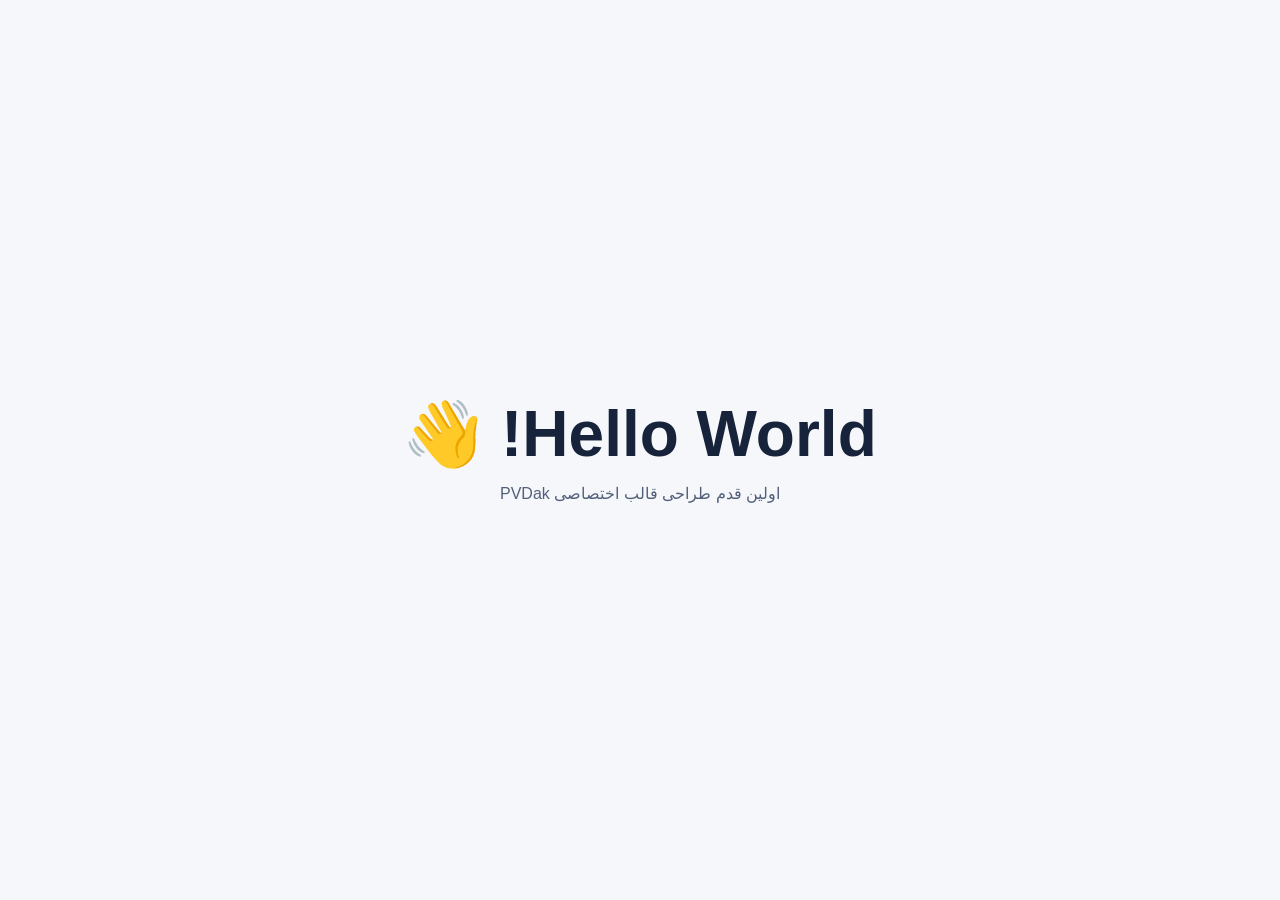
==== index.html @ 43b1161b "chore: initialize PVDak with a Hello World page" ====
<!doctype html>
<html lang="fa" dir="rtl">
<head>
  <meta charset="UTF-8">
  <meta name="viewport" content="width=device-width, initial-scale=1">
  <title>PVDak — Hello World</title>
  <style>
    body { margin: 0; min-height: 100vh; display: grid; place-items: center;
           font-family: Tahoma, Arial, sans-serif; background: #f5f7fb; color: #17233a; }
    main { padding: 40px; text-align: center; }
    h1 { margin: 0 0 12px; font-size: clamp(32px, 6vw, 64px); }
    p { margin: 0; color: #526079; }
  </style>
</head>
<body>
  <main>
    <h1>Hello World! 👋</h1>
    <p>اولین قدم طراحی قالب اختصاصی PVDak</p>
  </main>
</body>
</html>
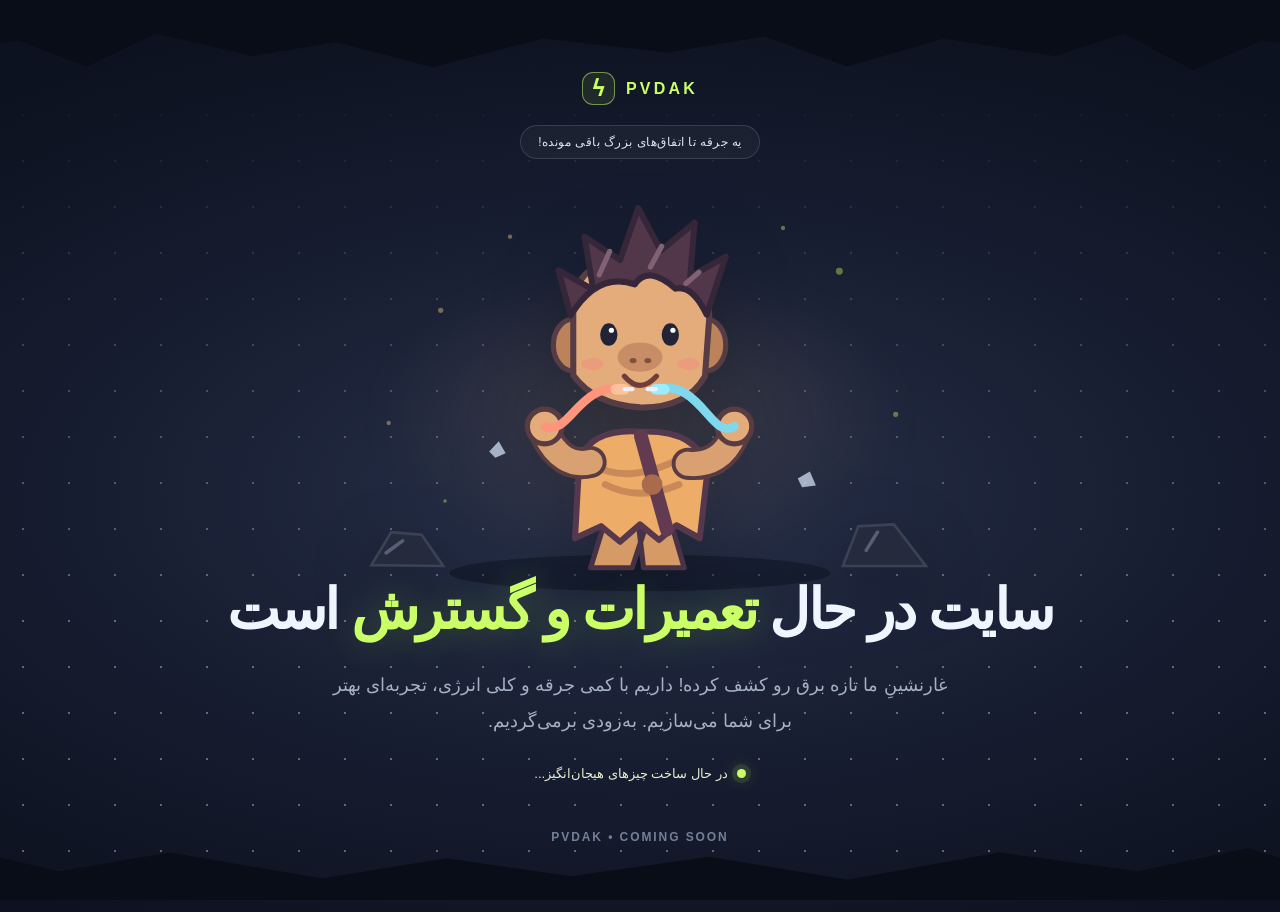
==== commit e8dd930d: "feat: add animated caveman maintenance landing page" ====
--- a/index.html
+++ b/index.html
@@ -3,19 +3,141 @@
 <head>
   <meta charset="UTF-8">
   <meta name="viewport" content="width=device-width, initial-scale=1">
-  <title>PVDak — Hello World</title>
+  <meta name="theme-color" content="#101625">
+  <meta name="description" content="سایت PVDak در حال تعمیرات و گسترش است. به‌زودی با امکانات تازه برمی‌گردیم.">
+  <title>PVDak | در حال تعمیرات و گسترش</title>
   <style>
-    body { margin: 0; min-height: 100vh; display: grid; place-items: center;
-           font-family: Tahoma, Arial, sans-serif; background: #f5f7fb; color: #17233a; }
-    main { padding: 40px; text-align: center; }
-    h1 { margin: 0 0 12px; font-size: clamp(32px, 6vw, 64px); }
-    p { margin: 0; color: #526079; }
+    :root{color-scheme:dark;--night:#101625;--ink:#eff6ff;--muted:#a3b0c6;--lime:#caff68;--gold:#ffd186}
+    *,*::before,*::after{box-sizing:border-box}
+    html{min-height:100%;scroll-behavior:smooth}
+    body{margin:0;min-height:100vh;min-height:100svh;overflow-x:hidden;display:grid;place-items:center;background:radial-gradient(ellipse 80% 55% at 50% 54%,#27314b 0%,#171d30 55%,#0d1220 100%);color:var(--ink);font-family:Tahoma,"Segoe UI",Arial,sans-serif;text-align:center}
+    body::before{content:"";position:fixed;inset:0;pointer-events:none;opacity:.35;background-image:radial-gradient(#fff 1px,transparent 1px);background-size:46px 46px;mask-image:linear-gradient(to bottom,transparent 5%,#000 70%)}
+    .cave{position:fixed;inset:0;pointer-events:none;overflow:hidden}
+    .cave::before,.cave::after{content:"";position:absolute;left:-4%;right:-4%;background:#080d18}
+    .cave::before{top:0;height:70px;clip-path:polygon(0 0,100% 0,100% 68%,95% 58%,90% 100%,85% 48%,80% 80%,72% 55%,65% 95%,59% 52%,52% 75%,43% 55%,35% 96%,28% 60%,22% 80%,15% 48%,10% 95%,5% 58%,0 72%)}
+    .cave::after{bottom:0;height:8vh;clip-path:polygon(0 25%,8% 60%,16% 34%,27% 70%,36% 42%,45% 67%,55% 40%,65% 72%,76% 34%,86% 60%,94% 28%,100% 63%,100% 100%,0 100%)}
+    main{position:relative;z-index:1;width:min(100%,1000px);padding:72px 22px 66px}
+    .brand{display:inline-flex;align-items:center;gap:11px;direction:ltr;font:900 16px/1 "Segoe UI",Arial,sans-serif;letter-spacing:.20em;color:var(--lime)}
+    .brand .mark{display:grid;place-items:center;width:33px;height:33px;border:1px solid #caff6880;border-radius:11px;background:#caff6815;font-size:22px;letter-spacing:0}
+    .eyebrow{display:table;margin:20px auto 0;padding:9px 17px;border:1px solid #ffffff22;border-radius:99px;background:#ffffff09;color:#dce5f5;font-size:12px;letter-spacing:.04em}
+    .scene{position:relative;width:min(100%,780px);margin:4px auto -38px}
+    .scene::before{content:"";position:absolute;inset:19% 13% 4%;border-radius:50%;background:radial-gradient(ellipse,#e8a75e25,transparent 65%);filter:blur(22px);animation:breathe 4s ease-in-out infinite}
+    svg{display:block;width:100%;height:auto;overflow:visible;filter:drop-shadow(0 20px 32px #02050b45)}
+    .dust circle{fill:#ffd695;opacity:.4;animation:float 5s ease-in-out infinite}
+    .dust circle:nth-child(2n){animation-delay:-2s;fill:#caff68}
+    .dust circle:nth-child(3n){animation-delay:-3.7s}
+    .rock{fill:#252b3d;stroke:#3a4257;stroke-width:3}
+    .caveman{transform-origin:450px 365px;animation:wiggle 4.4s ease-in-out infinite}
+    .hair{transform-origin:450px 147px;animation:hair-jump 4.4s ease-in-out infinite}
+    .eye{transform-origin:center;animation:blink 5s infinite}
+    .wire-left,.wire-right{fill:none;stroke-linecap:round;stroke-linejoin:round;stroke-width:10}
+    .wire-left{stroke:#ff967b;stroke-dasharray:330;animation:wire-pulse 4.4s ease-in-out infinite}
+    .wire-right{stroke:#80d8ee;stroke-dasharray:330;animation:wire-pulse 4.4s ease-in-out infinite reverse}
+    .wire-tip-left{animation:tip-left 4.4s ease-in-out infinite;transform-origin:432px 261px}
+    .wire-tip-right{animation:tip-right 4.4s ease-in-out infinite;transform-origin:468px 261px}
+    .spark{opacity:0;transform-origin:450px 260px;animation:zap 4.4s ease-in-out infinite}
+    .spark-ring{fill:none;stroke:#caff68;stroke-width:5;opacity:0;transform-origin:450px 260px;animation:ring 4.4s ease-out infinite}
+    .spark-lines{stroke:#f9ffb0;stroke-width:7;stroke-linecap:round;stroke-linejoin:round;fill:none;filter:drop-shadow(0 0 10px #d8ff59)}
+    .shadow{fill:#05091560}
+    h1{position:relative;margin:0 auto 13px;max-width:880px;font-size:clamp(28px,5.6vw,56px);font-weight:900;line-height:1.55;letter-spacing:-.045em}
+    h1 .highlight{color:var(--lime);text-shadow:0 0 35px #b6ff4440}
+    p{margin:0 auto;max-width:650px;color:var(--muted);font-size:clamp(14px,2vw,18px);line-height:2}
+    .status{display:inline-flex;align-items:center;gap:9px;margin-top:27px;color:#e7eccf;font-size:13px}
+    .status-dot{width:9px;height:9px;border-radius:50%;background:var(--lime);box-shadow:0 0 0 5px #caff681a,0 0 16px #caff6870;animation:pulse 2s infinite}
+    footer{margin-top:46px;font:700 12px/1.5 "Segoe UI",Arial,sans-serif;letter-spacing:.16em;color:#738099}
+    @keyframes breathe{50%{opacity:.45;transform:scale(1.08)}}
+    @keyframes float{50%{transform:translateY(-15px);opacity:.9}}
+    @keyframes pulse{50%{box-shadow:0 0 0 9px #caff6809,0 0 22px #caff68}}
+    @keyframes wiggle{0%,59%,73%,100%{transform:translate(0,0) rotate(0)}61%,65%,69%{transform:translate(-3px,1px) rotate(-1.5deg)}63%,67%,71%{transform:translate(3px,-2px) rotate(1.5deg)}}
+    @keyframes hair-jump{0%,59%,73%,100%{transform:translateY(0)}64%,68%{transform:translateY(-5px)}}
+    @keyframes blink{0%,35%,38%,100%{transform:scaleY(1)}36%{transform:scaleY(.1)}}
+    @keyframes wire-pulse{0%,55%,100%{stroke-width:10}63%{stroke-width:12}}
+    @keyframes tip-left{0%,47%,78%,100%{transform:translateX(0)}56%,68%{transform:translateX(16px)}}
+    @keyframes tip-right{0%,47%,78%,100%{transform:translateX(0)}56%,68%{transform:translateX(-16px)}}
+    @keyframes zap{0%,54%,73%,100%{opacity:0;transform:scale(.4)}57%,60%,64%,68%,71%{opacity:1;transform:scale(1.2)}59%,62%,66%,70%{opacity:.25;transform:scale(.8)}}
+    @keyframes ring{0%,55%,100%{opacity:0;transform:scale(.2)}59%{opacity:.85;transform:scale(.65)}72%{opacity:0;transform:scale(2.7)}}
+    @media(max-width:620px){main{padding:65px 16px 56px}.scene{width:115%;max-width:none;margin:15px -7.5% -12px}h1{font-size:clamp(27px,7vw,38px)}.cave::before{height:35px}.status{margin-top:25px}footer{margin-top:38px}}
+    @media(prefers-reduced-motion:reduce){*,*::before,*::after{animation-duration:.01ms!important;animation-iteration-count:1!important;scroll-behavior:auto!important}.spark{opacity:1;transform:scale(.7)}}
   </style>
 </head>
 <body>
+  <div class="cave" aria-hidden="true"></div>
   <main>
-    <h1>Hello World! 👋</h1>
-    <p>اولین قدم طراحی قالب اختصاصی PVDak</p>
+    <div class="brand"><span class="mark" aria-hidden="true">ϟ</span> PVDAK</div>
+    <div class="eyebrow">یه جرقه تا اتفاق‌های بزرگ باقی مونده!</div>
+    <div class="scene">
+      <svg viewBox="0 0 900 510" role="img" aria-labelledby="scene-title scene-desc" xmlns="http://www.w3.org/2000/svg">
+        <title id="scene-title">غارنشین کوچولوی برق‌کار</title>
+        <desc id="scene-desc">یک غارنشین کارتونی خندان دو سیم رنگی را به هم نزدیک می‌کند و بین آن‌ها جرقه‌های بامزه برق می‌زند.</desc>
+        <g class="dust" aria-hidden="true">
+          <circle cx="220" cy="170" r="3"/><circle cx="680" cy="125" r="4"/><circle cx="160" cy="300" r="2.5"/>
+          <circle cx="745" cy="290" r="3"/><circle cx="300" cy="85" r="2.5"/><circle cx="615" cy="75" r="2.5"/>
+          <circle cx="710" cy="425" r="3"/><circle cx="225" cy="390" r="2"/>
+        </g>
+        <!-- cave floor -->
+        <ellipse class="shadow" cx="450" cy="473" rx="220" ry="21"/>
+        <path class="rock" d="M140 464l23-38 35 3 25 36zM684 465l18-46 41-2 37 48z"/>
+        <path d="M157 450l19-14m535 11 13-21" stroke="#566078" stroke-width="4" stroke-linecap="round"/>
+        <!-- caveman, his outfit and hands -->
+        <g class="caveman">
+          <path d="M410 412l-17 55h48l18-55M485 412l16 55h-47l-6-53" fill="#d69a66" stroke="#473246" stroke-width="6" stroke-linejoin="round"/>
+          <path d="M380 342Q395 306 450 310Q517 307 528 354L519 433l-27-15-20 17-22-18-23 20-22-18-30 14z" fill="#edac68" stroke="#55384e" stroke-width="7" stroke-linejoin="round"/>
+          <path d="M395 348q42 25 105-9M410 371q38 20 85 0" fill="none" stroke="#b57251" stroke-width="8" stroke-linecap="round" opacity=".6"/>
+          <path d="M451 315l30 108" stroke="#623b50" stroke-width="16" stroke-linecap="round"/>
+          <circle cx="464" cy="371" r="12" fill="#a86c4c"/>
+          <!-- arms -->
+          <path d="M393 345Q360 353 340 312" stroke="#593b42" stroke-width="37" fill="none" stroke-linecap="round"/>
+          <path d="M393 345Q360 353 340 312" stroke="#d9a071" stroke-width="28" fill="none" stroke-linecap="round"/>
+          <path d="M505 347Q543 351 559 313" stroke="#593b42" stroke-width="37" fill="none" stroke-linecap="round"/>
+          <path d="M505 347Q543 351 559 313" stroke="#d9a071" stroke-width="28" fill="none" stroke-linecap="round"/>
+          <!-- ears / face -->
+          <ellipse cx="373" cy="210" rx="23" ry="30" fill="#bc835b" stroke="#563c45" stroke-width="6"/>
+          <ellipse cx="526" cy="210" rx="23" ry="30" fill="#bc835b" stroke="#563c45" stroke-width="6"/>
+          <path d="M373 171Q371 110 449 108Q528 112 530 177L525 246Q504 283 450 282Q398 279 373 245z" fill="#e5ac7b" stroke="#563c45" stroke-width="7"/>
+          <!-- nose -->
+          <ellipse cx="450" cy="224" rx="26" ry="17" fill="#c88d65"/>
+          <ellipse cx="442" cy="228" rx="4" ry="3" fill="#80513f"/><ellipse cx="459" cy="228" rx="4" ry="3" fill="#80513f"/>
+          <!-- eyes -->
+          <g class="eye"><ellipse cx="414" cy="198" rx="10" ry="13" fill="#232337"/><circle cx="417" cy="193" r="3" fill="#fff"/></g>
+          <g class="eye"><ellipse cx="485" cy="198" rx="10" ry="13" fill="#232337"/><circle cx="488" cy="193" r="3" fill="#fff"/></g>
+          <path d="M432 246q18 21 37 0" stroke="#6f3e3b" stroke-width="6" stroke-linecap="round" fill="none"/>
+          <ellipse cx="395" cy="232" rx="13" ry="7" fill="#ee947e" opacity=".65"/><ellipse cx="506" cy="232" rx="13" ry="7" fill="#ee947e" opacity=".65"/>
+          <!-- wild hair -->
+          <g class="hair">
+            <path d="M370 176l-14-52 40 22-10-61 41 27 21-60 26 49 39-32-5 62 41-23-22 67q-17-35-36-30-32-28-47-5-43-15-74 36z" fill="#52374a" stroke="#352739" stroke-width="7" stroke-linejoin="round"/>
+            <path d="M403 129l12-27m47 18 13-24m28 43 15-13" stroke="#816174" stroke-width="6" stroke-linecap="round"/>
+          </g>
+          <!-- hands -->
+          <circle cx="340" cy="304" r="20" fill="#e5ac7b" stroke="#593b42" stroke-width="6"/>
+          <circle cx="559" cy="304" r="20" fill="#e5ac7b" stroke="#593b42" stroke-width="6"/>
+        </g>
+        <!-- colored cables, with loose ends pointed towards the spark -->
+        <path class="wire-left" d="M340 304C369 316 379 252 432 261"/>
+        <path class="wire-right" d="M559 304C532 321 520 248 468 261"/>
+        <g class="wire-tip-left">
+          <path d="M422 261h10" stroke="#ffc19b" stroke-width="12" stroke-linecap="round"/>
+          <path d="M432 261h9" stroke="#e7f3ff" stroke-width="5" stroke-linecap="round"/>
+        </g>
+        <g class="wire-tip-right">
+          <path d="M468 261h10" stroke="#9cecff" stroke-width="12" stroke-linecap="round"/>
+          <path d="M459 261h9" stroke="#e7f3ff" stroke-width="5" stroke-linecap="round"/>
+        </g>
+        <!-- comic electric shock -->
+        <circle class="spark-ring" cx="450" cy="260" r="30"/>
+        <g class="spark">
+          <circle cx="450" cy="260" r="21" fill="#dcff64" opacity=".75" filter="drop-shadow(0 0 22px #dfff76)"/>
+          <path class="spark-lines" d="M444 211l10 30-17 0 12 37 17-30-12-1 8-36M413 244l-19-16m100 5 20-19m-100 77-20 17m101-20 19 16m-63-85v-19"/>
+          <g fill="#fffde4"><circle cx="413" cy="220" r="4"/><circle cx="512" cy="260" r="4"/><circle cx="433" cy="306" r="3"/></g>
+        </g>
+        <g fill="#cfddf3" opacity=".75">
+          <path d="M276 333l11-12 8 14-12 5z"/><path d="M632 364l14-8 7 16-16 2z"/>
+        </g>
+      </svg>
+    </div>
+    <h1>سایت در حال <span class="highlight">تعمیرات و گسترش</span> است</h1>
+    <p>غارنشینِ ما تازه برق رو کشف کرده! داریم با کمی جرقه و کلی انرژی، تجربه‌ای بهتر برای شما می‌سازیم. به‌زودی برمی‌گردیم.</p>
+    <div class="status"><span class="status-dot" aria-hidden="true"></span><span>در حال ساخت چیزهای هیجان‌انگیز...</span></div>
+    <footer>PVDAK &bull; COMING SOON</footer>
   </main>
 </body>
 </html>
